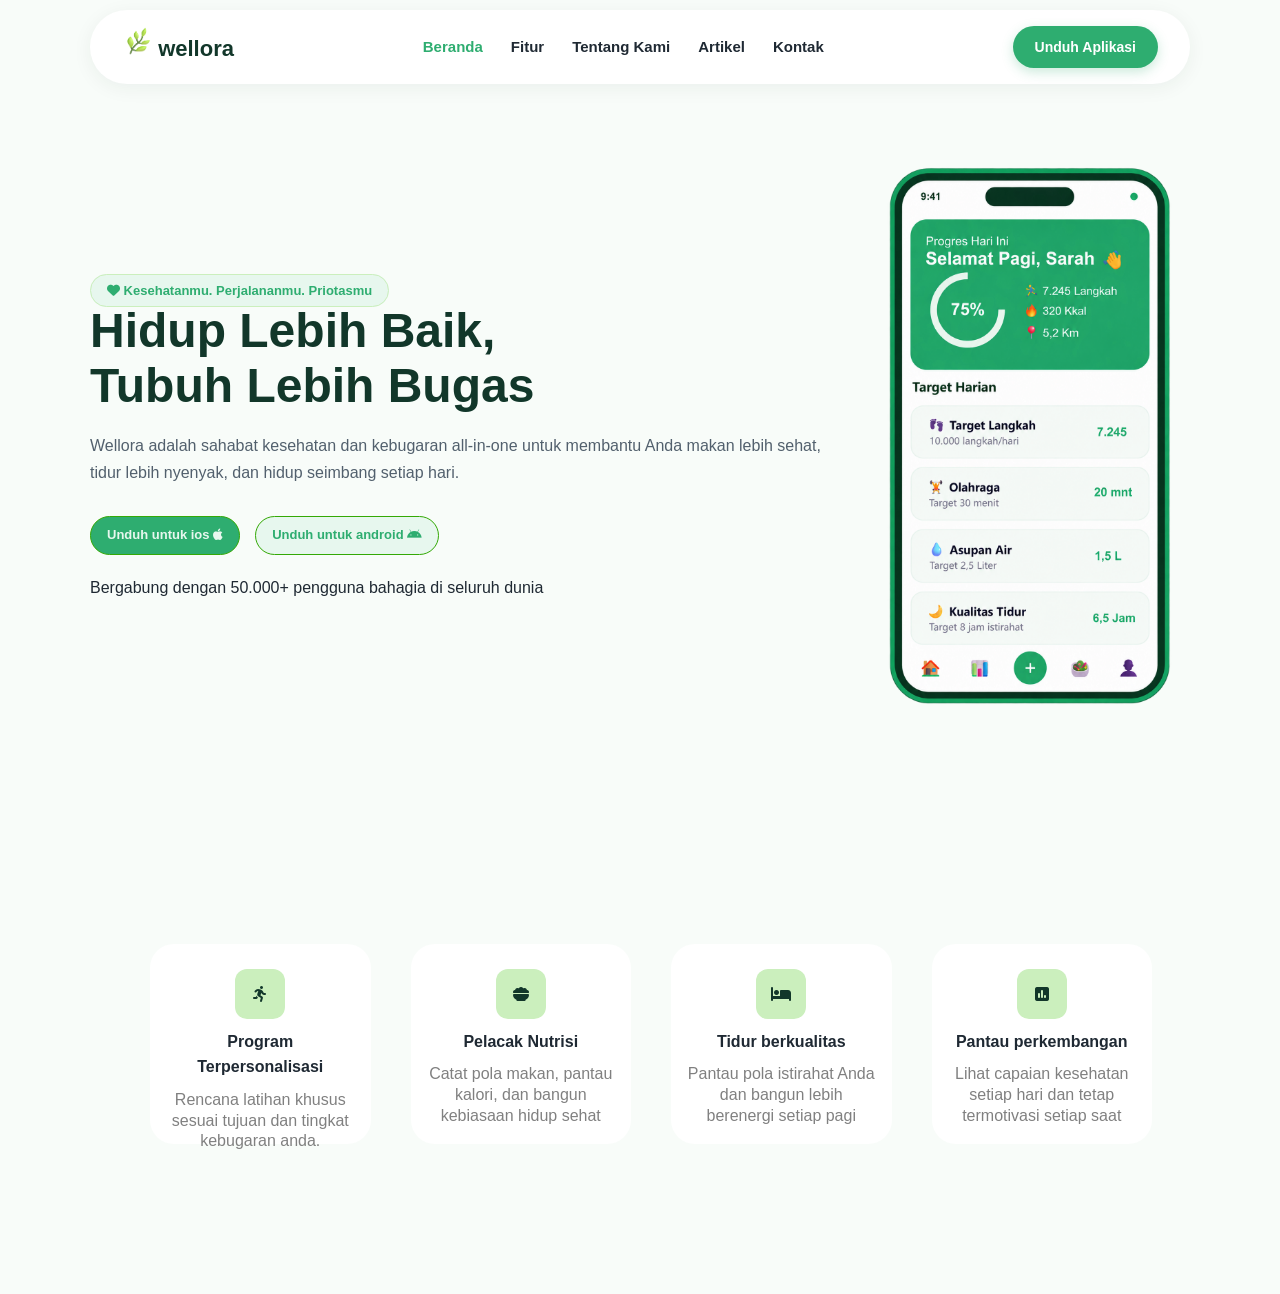
==== index.html @ 433ed8b5 "first commit" ====
<!doctype html>
<html lang="en">
  <head>
    <meta charset="UTF-8" />
    <meta name="viewport" content="width=device-width, initial-scale=1.0" />
    <link rel="stylesheet" href="style.css" />

    <!-- Font Awesome Icon Library -->
    <link
      rel="stylesheet"
      href="https://cdnjs.cloudflare.com/ajax/libs/font-awesome/6.7.2/css/all.min.css"
    />

    <title>Wellora</title>
  </head>
  <body>
    <!-- Header -->
    <header>
      <!-- Logo -->
      <a href="#" class="nav-logo">
        <span class="nav-logo-icon">
          <img
            src="assets/logo wellora.png"
            alt="wellora"
            width="30px"
            height="30px"
          />
        </span>
        wellora
      </a>

      <!-- Menu -->
      <nav class="nav-menu">
        <a href="#" class="nav-item active">Beranda</a>
        <a href="#" class="nav-item">Fitur</a>
        <a href="#" class="nav-item">Tentang Kami</a>
        <a href="#" class="nav-item">Artikel</a>
        <a href="#" class="nav-item">Kontak</a>
      </nav>

      <!-- Tombol -->
      <div class="nav-button">
        <a href="#" class="btn-unduh">Unduh Aplikasi</a>
      </div>
    </header>

    <!-- Hero -->
    <section class="hero">
      <div class="text-hero">
        <span class="badge-hero"
          ><i class="fa-solid fa-heart"></i> Kesehatanmu. Perjalananmu.
          Priotasmu</span
        >

        <h1 class="judul-hero">
          Hidup Lebih Baik,<br />
          Tubuh Lebih Bugas
        </h1>

        <p class="deskripsi-hero">
          Wellora adalah sahabat kesehatan dan kebugaran all-in-one untuk
          membantu Anda makan lebih sehat, tidur lebih nyenyak, dan hidup
          seimbang setiap hari.
        </p>

        <div class="button-hero">
          <a class="btn-hero-1" href="#"
            >Unduh untuk ios <i class="fa-brands fa-apple"></i>
          </a>
          <a class="btn-hero-2" href="#">Unduh untuk android
            <i class="fa-brands fa-android"></i>
          </a>
        </div>

        <div class="tagline">
          Bergabung dengan 50.000+ pengguna bahagia di seluruh dunia
        </div>
      </div>

      <div class="gambar-hero">
        <img class="gambar" src="assets/mobile.png" alt="mobile app" />
      </div>
    </section>

    <!-- container -->
     <section class="container">
      <div class="box">
        <div class="icon"><i class="fa-solid fa-person-running"></i></div>
        <h4 class="desk-box">Program Terpersonalisasi</h4>
        <p class="p-icon">Rencana latihan khusus sesuai tujuan dan tingkat kebugaran anda.</p>
      </div>

      <div class="box">
        <div class="icon"><i class="fa-solid fa-bowl-food"></i></div>
        <h4 class="desk-box">Pelacak Nutrisi</h4>
        <p class="p-icon">Catat pola makan, pantau kalori, dan bangun kebiasaan hidup sehat</p>
      </div>

      <div class="box">
        <div class="icon"><i class="fa-solid fa-bed"></i></div>
        <h4 class="desk-box">Tidur berkualitas</h4>
        <p class="p-icon">Pantau pola istirahat Anda dan bangun lebih berenergi setiap pagi</p>
      </div>

      <div class="box">
        <div class="icon"><i class="fa-solid fa-square-poll-vertical"></i></div>
        <h4 class="desk-box">Pantau perkembangan</h4>
        <p class="p-icon">Lihat capaian kesehatan setiap hari dan tetap termotivasi setiap saat</p>
      </div>
     </section>
  </body>
</html>
---- style.css ----
/* reset all */
* {
  box-sizing: border-box;
  margin: 0;
  padding: 0;
}

body {
  font-family: "Segoe UI", Tahoma, Geneva, Verdana, sans-serif;
  background-color: #f8fcf9;
  color: #1f2933;
  line-height: 1.6; /* Jarak antar baris */
}

/* header dan navbar */
header {
  width: 90%;
  max-width: 1100px;
  background-color: white;
  border-radius: 40px;
  box-shadow: 0 4px 20px rgba(18, 55, 42, 0.06);
  margin: 10px auto 30px auto;
  padding: 16px 32px;

  display: flex;
  justify-content: space-between;
}

.nav-logo {
  font-size: 22px;
  font-weight: 800;
  color: #12372a;
  text-decoration: none;
}

.nav-menu {
  display: flex;
  align-items: center;
  gap: 28px;
}

.nav-item {
  color: #1f2933;
  text-decoration: none;
  font-weight: 600;
  font-size: 15px;
}

.nav-item:hover,
.nav-item.active {
  color: #2ead70;
  transition: color 0.2s ease;
}

.btn-unduh {
  background-color: #2ead70;
  padding: 10px 22px;
  border-radius: 25px;
  color: white;
  text-decoration: none;
  font-weight: 700;
  font-size: 14px;

  display: flex;
  align-items: center;

  box-shadow: 0 4px 12px rgba(46, 173, 112, 0.25);
}

.btn-unduh:hover {
  background-color: #248c5a;
  transform: translateY(-2px);
  transition: transform 0.2s ease;
}

/* hero section */
.hero {
  width: 90%;
  max-width: 1100px;
  margin: 0 auto;

  display: flex;
  justify-content: space-between;
  align-items: center;
  gap: 40px;

  padding-top: 30px;
  padding-bottom: 60px;
}

/* .gambar-hero {
} */

.gambar {
  width: 100%;
  max-width: 480px;
  height: auto;
}

.badge-hero {
  background-color: #e7f7ee;
  color: #2ead70;
  padding: 8px 16px;
  border: 1px solid #cbefbd;
  border-radius: 20px;
  font-size: 13px;
  font-weight: 700;
  margin-bottom: 18px;
}

.judul-hero {
  font-size: 48px;
  color: #12372a;
  font-weight: 800;
  line-height: 1.15;
  margin-bottom: 20px;
}

.deskripsi-hero {
  font-size: 16px;
  color: #52606d;
  line-height: 1.65;
  margin-bottom: 30px;
}

.button-hero {
  padding-bottom: 20px;

  display: flex;
  gap: 15px;
  align-items: center;
}

.btn-hero-1 {
  color: #e7f7ee;
  background-color: #2ead70;
  padding: 8px 16px;
  border: 1px solid #34a906;
  border-radius: 20px;
  font-size: 13px;
  font-weight: 700;
  text-decoration: none;
}

.btn-hero-1:hover {
  background-color: #e7f7ee;
  color: #2ead70;
  transform: translateY(-3px);
  transition: transform 0.2s ease;
}

.btn-hero-2 {
  color: #2ead70;
  background-color: #e7f7ee;
  padding: 8px 16px;
  border: 1px solid #34a906;
  border-radius: 20px;
  font-size: 13px;
  font-weight: 700;
  text-decoration: none;
}

.btn-hero-2:hover {
  background-color: #2ead70;
  color: #e7f7ee;
  transform: translateY(-3px);
  transition: transform 0.2s ease;
}

.container {
  width: 90%;
  max-width: auto;
  height: 500px;

  display: flex;

  align-items: center;
  gap: 40px;

  padding: 0 0 0 150px;
}

.box {
  width: 600px;
  height: 200px;
  border-radius: 24px;
  background-color: white;
  border: 1px;
  padding-top: 30px;
  /* box-shadow: 0 4px 20px rgba(18, 55, 42, 0.06); */
  display: block;
  text-align: center;

  padding: 15px;
}

.box:hover {
  transform: translateY(-5px);
  transition: transform 0.2s ease;
  box-shadow: 0 4px 20px rgba(11, 32, 25, 0.06);
}

.icon {
  background-color: #cbefbd;
  color: #12372a;
  border: 1px;
  border-radius: 12px;
  width: 50px;
  height: 50px;

  display: flex;
  justify-content: center;
  align-items: center;

  margin: auto;
  margin-top: 10px;
}

.desk-box {
  margin-top: 10px;
  margin-bottom: 10px;
}

.p-icon {
  line-height: 1.3;
  color: gray;
}
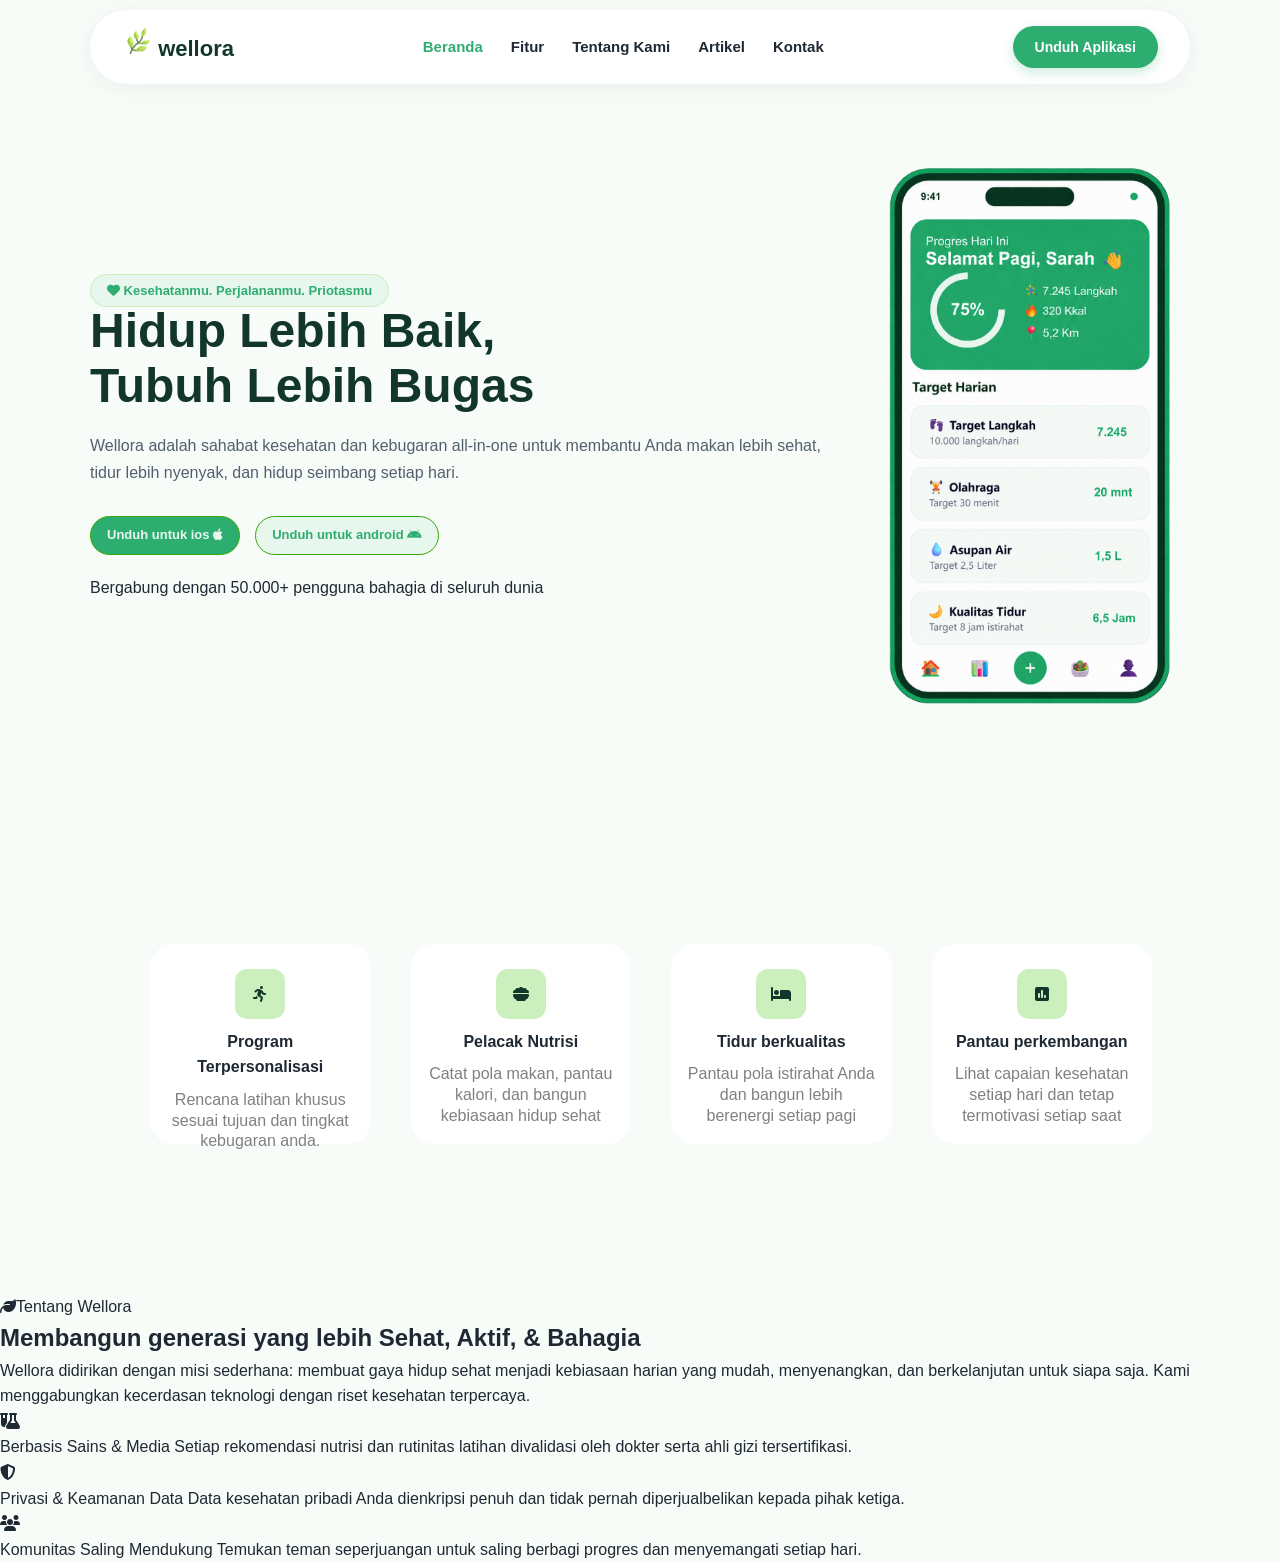
==== commit f4273973: "penambahan section about" ====
--- a/index.html
+++ b/index.html
@@ -67,7 +67,8 @@
           <a class="btn-hero-1" href="#"
             >Unduh untuk ios <i class="fa-brands fa-apple"></i>
           </a>
-          <a class="btn-hero-2" href="#">Unduh untuk android
+          <a class="btn-hero-2" href="#"
+            >Unduh untuk android
             <i class="fa-brands fa-android"></i>
           </a>
         </div>
@@ -83,30 +84,95 @@
     </section>
 
     <!-- container -->
-     <section class="container">
+    <section class="container">
       <div class="box">
         <div class="icon"><i class="fa-solid fa-person-running"></i></div>
         <h4 class="desk-box">Program Terpersonalisasi</h4>
-        <p class="p-icon">Rencana latihan khusus sesuai tujuan dan tingkat kebugaran anda.</p>
+        <p class="p-icon">
+          Rencana latihan khusus sesuai tujuan dan tingkat kebugaran anda.
+        </p>
       </div>
 
       <div class="box">
         <div class="icon"><i class="fa-solid fa-bowl-food"></i></div>
         <h4 class="desk-box">Pelacak Nutrisi</h4>
-        <p class="p-icon">Catat pola makan, pantau kalori, dan bangun kebiasaan hidup sehat</p>
+        <p class="p-icon">
+          Catat pola makan, pantau kalori, dan bangun kebiasaan hidup sehat
+        </p>
       </div>
 
       <div class="box">
         <div class="icon"><i class="fa-solid fa-bed"></i></div>
         <h4 class="desk-box">Tidur berkualitas</h4>
-        <p class="p-icon">Pantau pola istirahat Anda dan bangun lebih berenergi setiap pagi</p>
+        <p class="p-icon">
+          Pantau pola istirahat Anda dan bangun lebih berenergi setiap pagi
+        </p>
       </div>
 
       <div class="box">
         <div class="icon"><i class="fa-solid fa-square-poll-vertical"></i></div>
         <h4 class="desk-box">Pantau perkembangan</h4>
-        <p class="p-icon">Lihat capaian kesehatan setiap hari dan tetap termotivasi setiap saat</p>
+        <p class="p-icon">
+          Lihat capaian kesehatan setiap hari dan tetap termotivasi setiap saat
+        </p>
       </div>
-     </section>
+    </section>
+
+    <!-- About us -->
+    <section class="about">
+      <div class="about-kiri">
+        <span class="about-badge">
+          <i class="fa-solid fa-leaf"></i>Tentang Wellora
+        </span>
+        <h2 class="about-title">
+          Membangun generasi yang lebih Sehat, Aktif, & Bahagia
+        </h2>
+        <p class="about-desc">
+          Wellora didirikan dengan misi sederhana: membuat gaya hidup sehat
+          menjadi kebiasaan harian yang mudah, menyenangkan, dan berkelanjutan
+          untuk siapa saja. Kami menggabungkan kecerdasan teknologi dengan riset
+          kesehatan terpercaya.
+        </p>
+        <div class="about-values">
+          <!-- Value 1 -->
+          <div class="value-item">
+            <div class="value-icon">
+              <i class="fa-solid fa-flask-vial"></i>
+            </div>
+            <div class="value-tesk">
+              Berbasis Sains & Media
+              Setiap rekomendasi nutrisi dan rutinitas
+              latihan divalidasi oleh dokter serta ahli gizi tersertifikasi.
+            </div>
+          </div>
+
+          <!-- Value 2 -->
+          <div class="value-item">
+            <div class="value-icon">
+              <i class="fa-solid fa-shield-halved"></i>
+            </div>
+            <div class="value-tesk">
+              Privasi & Keamanan Data
+              Data kesehatan pribadi Anda dienkripsi
+              penuh dan tidak pernah diperjualbelikan kepada pihak ketiga.
+            </div>
+          </div>
+
+          <!-- Value 3 -->
+          <div class="value-item">
+            <div class="value-icon">
+              <i class="fa-solid fa-users"></i>
+            </div>
+            <div class="value-tesk">
+              Komunitas Saling Mendukung
+              Temukan teman seperjuangan untuk saling
+              berbagi progres dan menyemangati setiap hari.
+            </div>
+          </div>
+        </div>
+      </div>
+
+      <div class="about-kanan"></div>
+    </section>
   </body>
 </html>
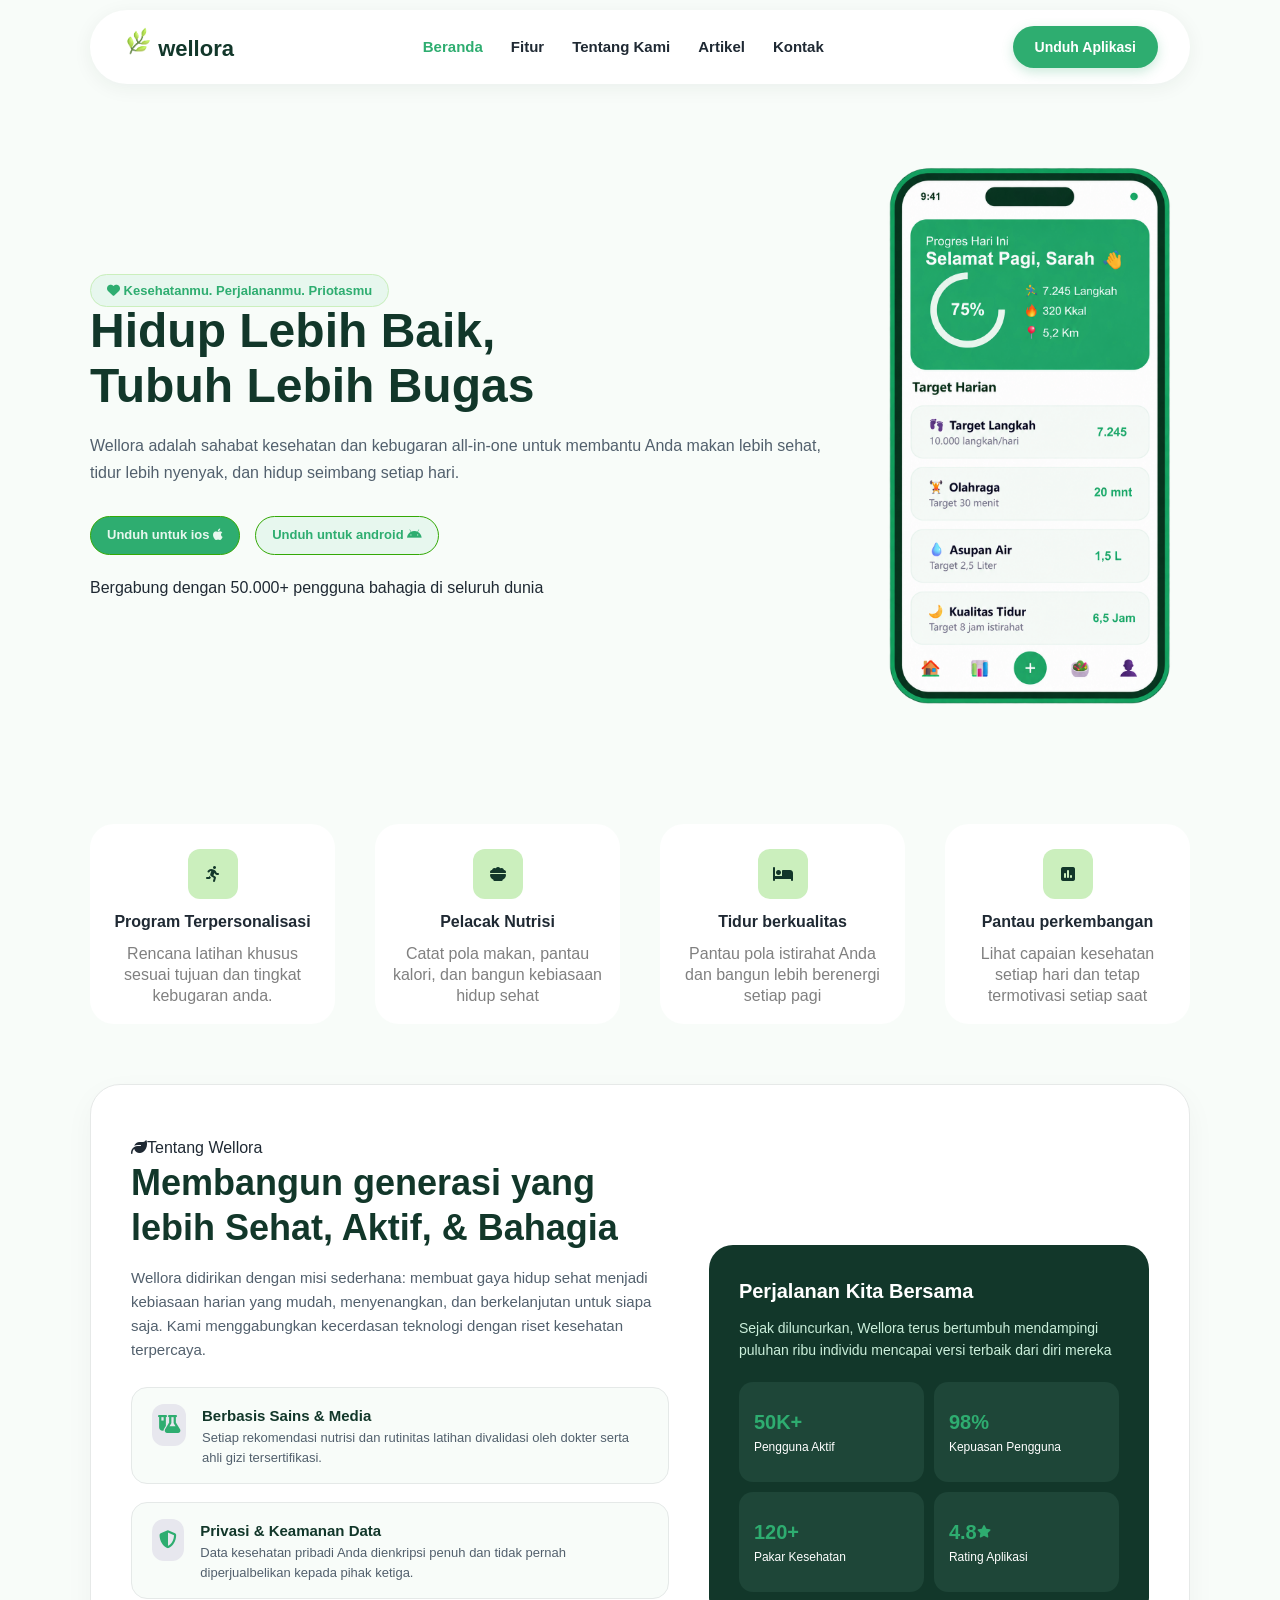
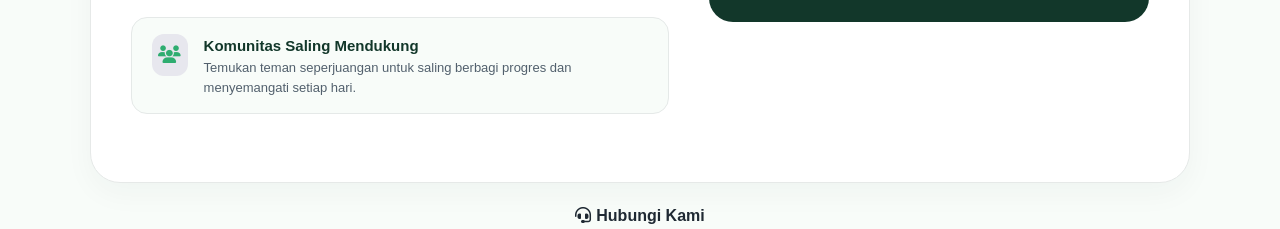
==== commit cd8d2d05: "proses" ====
--- a/index.html
+++ b/index.html
@@ -84,7 +84,7 @@
     </section>
 
     <!-- container -->
-    <section class="container">
+    <section class="card">
       <div class="box">
         <div class="icon"><i class="fa-solid fa-person-running"></i></div>
         <h4 class="desk-box">Program Terpersonalisasi</h4>
@@ -139,10 +139,12 @@
             <div class="value-icon">
               <i class="fa-solid fa-flask-vial"></i>
             </div>
-            <div class="value-tesk">
-              Berbasis Sains & Media
-              Setiap rekomendasi nutrisi dan rutinitas
-              latihan divalidasi oleh dokter serta ahli gizi tersertifikasi.
+            <div class="value-text">
+              <div class="value-title">Berbasis Sains & Media</div>
+              <div class="value-desc">
+                Setiap rekomendasi nutrisi dan rutinitas latihan divalidasi oleh
+                dokter serta ahli gizi tersertifikasi.
+              </div>
             </div>
           </div>
 
@@ -151,10 +153,12 @@
             <div class="value-icon">
               <i class="fa-solid fa-shield-halved"></i>
             </div>
-            <div class="value-tesk">
-              Privasi & Keamanan Data
-              Data kesehatan pribadi Anda dienkripsi
-              penuh dan tidak pernah diperjualbelikan kepada pihak ketiga.
+            <div class="value-text">
+              <div class="value-title">Privasi & Keamanan Data</div>
+              <div class="value-desc">
+                Data kesehatan pribadi Anda dienkripsi penuh dan tidak pernah
+                diperjualbelikan kepada pihak ketiga.
+              </div>
             </div>
           </div>
 
@@ -163,16 +167,55 @@
             <div class="value-icon">
               <i class="fa-solid fa-users"></i>
             </div>
-            <div class="value-tesk">
-              Komunitas Saling Mendukung
-              Temukan teman seperjuangan untuk saling
-              berbagi progres dan menyemangati setiap hari.
-            </div>
-          </div>
-        </div>
-      </div>
-
-      <div class="about-kanan"></div>
+            <div class="value-text">
+              <div class="value-title">Komunitas Saling Mendukung</div>
+              <div class="value-desc">
+                Temukan teman seperjuangan untuk saling berbagi progres dan
+                menyemangati setiap hari.
+              </div>
+            </div>
+          </div>
+        </div>
+      </div>
+
+      <div class="about-kanan">
+        <div class="box-about-kanan">
+          <h2 class="title-about-kanan">Perjalanan Kita Bersama</h2>
+          <p class="desc-about-kanan">
+            Sejak diluncurkan, Wellora terus bertumbuh mendampingi puluhan ribu
+            individu mencapai versi terbaik dari diri mereka
+          </p>
+
+          <div class="card-about-kanan">
+            <div class="card-item">
+              <span class="card-about-kanan-bawah">50K+</span>
+              <span class="deskrip">Pengguna Aktif</span>
+              
+            </div>
+            <div class="card-item">
+              <span class="card-about-kanan-bawah">98%</span>
+              <span class="deskrip">Kepuasan Pengguna</span>
+              
+            </div>
+            <div class="card-item">
+              <span class="card-about-kanan-bawah">120+</span>
+              <span class="deskrip">Pakar Kesehatan</span>
+              
+            </div>
+            <div class="card-item">
+              <span class="card-about-kanan-bawah">4.8<i class="fa-solid fa-star fa-2xs"></i></span>
+              <span class="deskrip">Rating Aplikasi</span>
+              
+            </div>
+          </div>
+        </div>
+      </div>
     </section>
+
+    <!-- Hubungi Kami -->
+     <section class="title-hubungi">
+       <h4><i class="fa-solid fa-headset" id="logo"></i>Hubungi Kami</h4>
+     </section>
+    
   </body>
 </html>
--- a/style.css
+++ b/style.css
@@ -74,7 +74,9 @@
 }
 
 /* hero section */
-.hero {
+.hero,
+.about,
+.card {
   width: 90%;
   max-width: 1100px;
   margin: 0 auto;
@@ -167,7 +169,9 @@
   transition: transform 0.2s ease;
 }
 
-.container {
+/* card */
+
+/* .card {
   width: 90%;
   max-width: auto;
   height: 500px;
@@ -178,7 +182,7 @@
   gap: 40px;
 
   padding: 0 0 0 150px;
-}
+} */
 
 .box {
   width: 600px;
@@ -225,3 +229,135 @@
   line-height: 1.3;
   color: gray;
 }
+
+/* about */
+.about {
+  background-color: white;
+  border-radius: 30px;
+  box-shadow: 0 10px 30px rgba(18, 55, 42, 0.04);
+  border: 1px solid #e6e9e8;
+
+  padding: 50px 40px;
+}
+
+.about-kiri {
+  display: flex;
+  flex: 1.1;
+  flex-direction: column;
+}
+
+.about-title {
+  font-size: 36px;
+  color: #12372a;
+  font-weight: 800;
+  line-height: 1.25;
+  margin-bottom: 16px;
+}
+
+.about-desc {
+  font-size: 15px;
+  color: #52606d;
+  line-height: 1.6;
+  margin-bottom: 25px;
+}
+
+.value-item {
+  display: flex;
+  gap: 16px;
+  background-color: #f8fcf9;
+  padding: 16px 20px;
+  border-radius: 16px;
+  border: 1px solid #e5e9e8;
+  margin-bottom: 18px;
+}
+
+.value-icon {
+  font-size: 18px;
+  border-radius: 12px;
+  background-color: #e7e7ee;
+  color: #2ead70;
+  width: 42px;
+  height: 42px;
+
+  display: flex;
+  align-items: center;
+  justify-content: center;
+}
+
+.value-title {
+  font-weight: 700;
+  font-size: 15px;
+  color: #12372a;
+}
+
+.value-desc {
+  font-size: 13px;
+  color: #52606d;
+  line-height: 1.5;
+}
+
+.about-kanan {
+  display: flex;
+  flex: 0.9;
+  flex-direction: column;
+}
+
+.box-about-kanan {
+  background-color: #12372a;
+  color: white;
+  padding: 30px;
+  border-radius: 24px;
+  box-shadow: 0, 10px, 25px, rgba(18, 55, 42, 0.15);
+}
+
+.title-about-kanan {
+  font-size: 20px;
+  font-weight: 800;
+  color: white;
+}
+
+.desc-about-kanan {
+  font-size: 14px;
+  color: #cbefdb;
+  margin-top: 10px;
+  margin-bottom: 20px;
+}
+
+.card-about-kanan {
+  display: flex;
+  flex-wrap: wrap;
+  gap: 10px;
+}
+
+.card-item {
+  background-color: #1e4638;
+  width: 185px;
+  height: 100px;
+  font-size: 10px;
+  border-radius: 14px;
+  display: flex;
+  flex-direction: column;
+  justify-content: center;
+  align-items: start;
+  padding-left: 15px;
+}
+
+.card-about-kanan-bawah {
+  color: #2ead70;
+  /* background-color: wheat; */
+  font-size: 20px;
+  font-weight: 900;
+}
+
+.deskrip {
+  font-size: 12px;
+}
+
+#logo {
+  margin-right: 5px;
+}
+
+.title-hubungi {
+  margin-top: 20px;
+  text-align: center;
+}
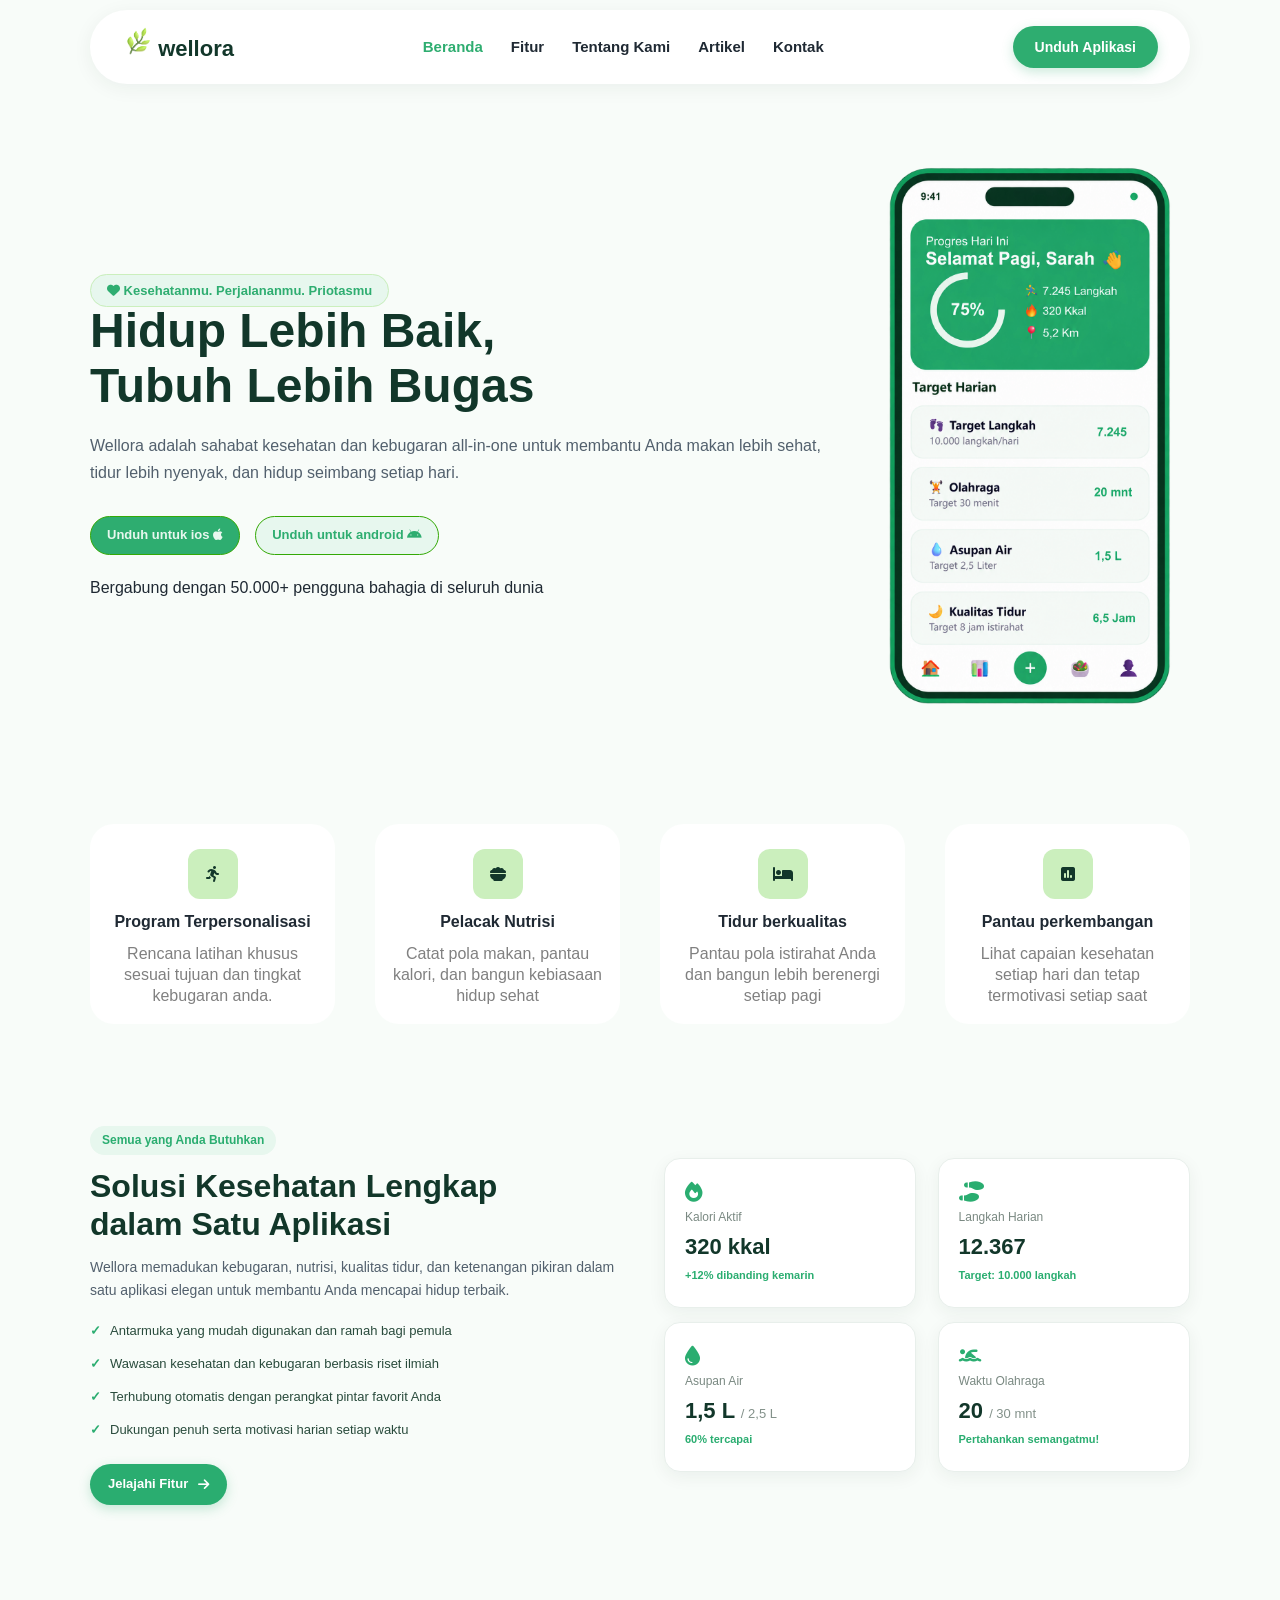
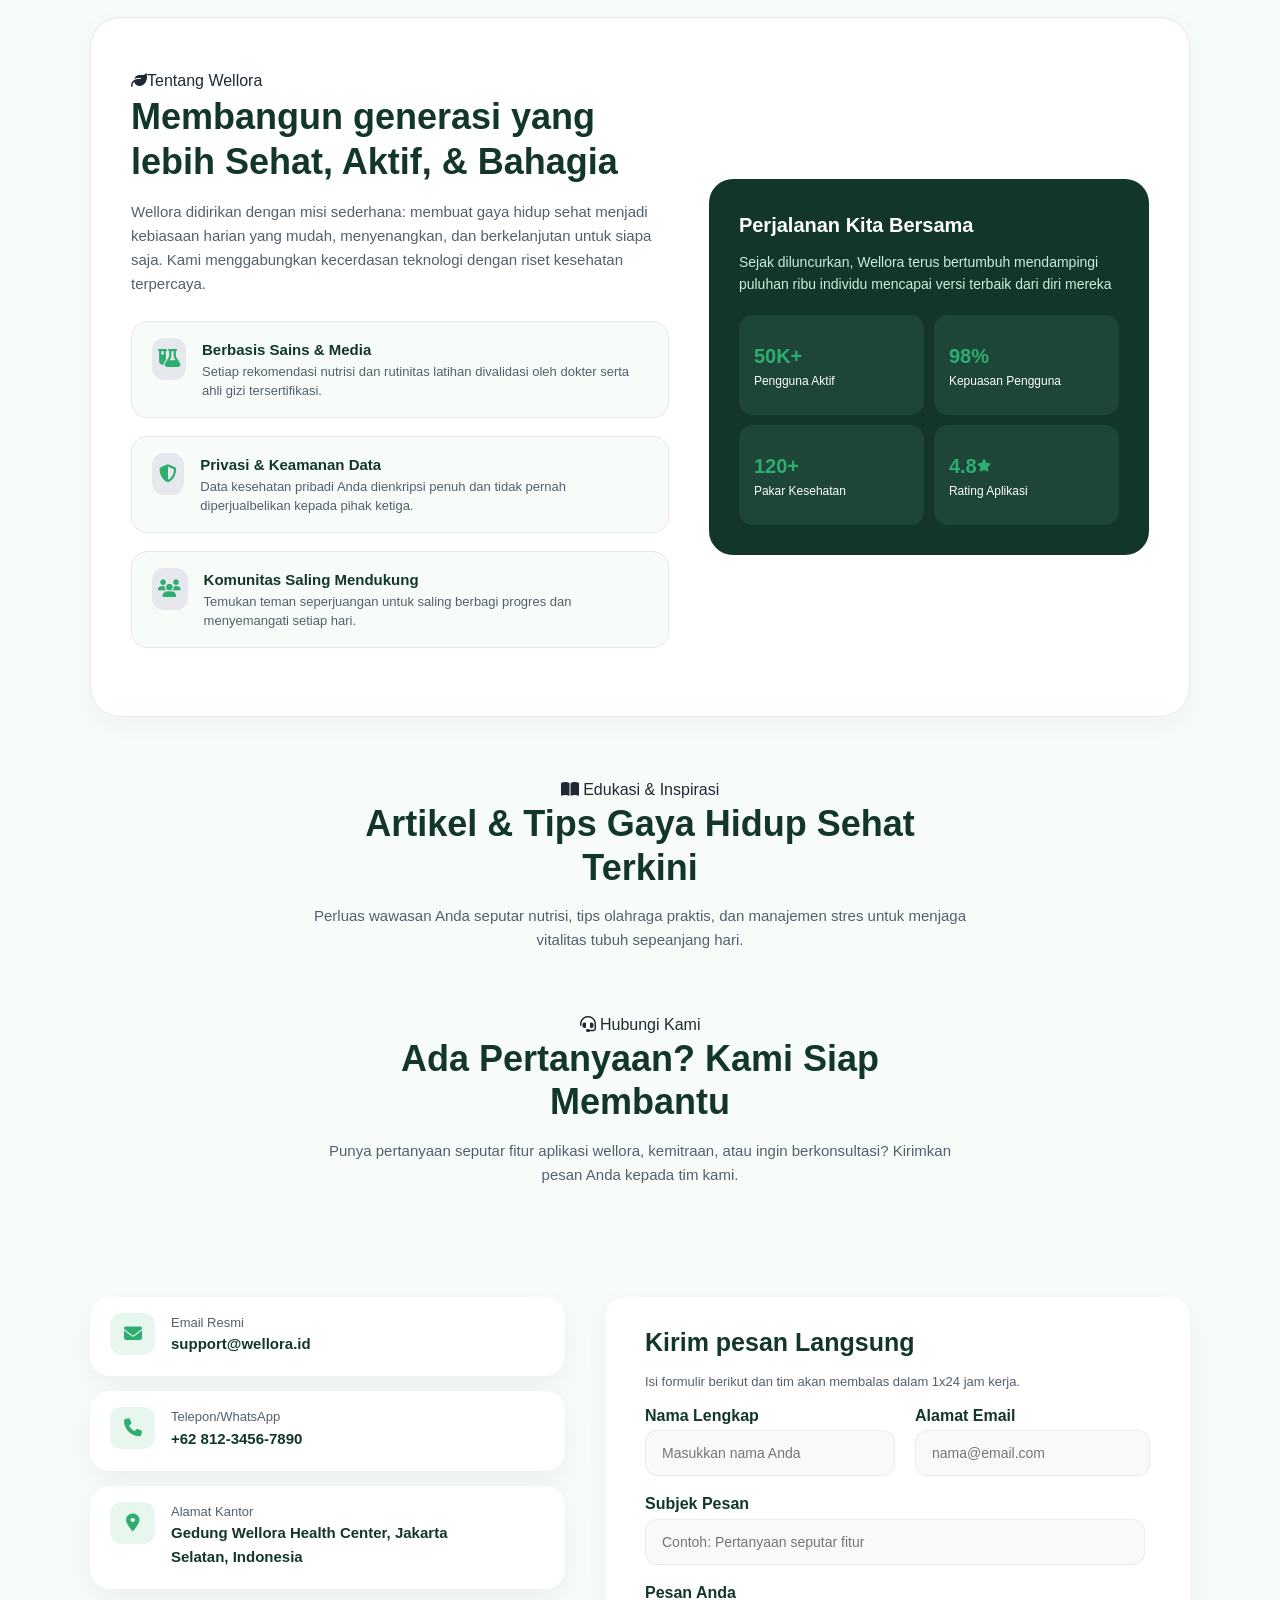
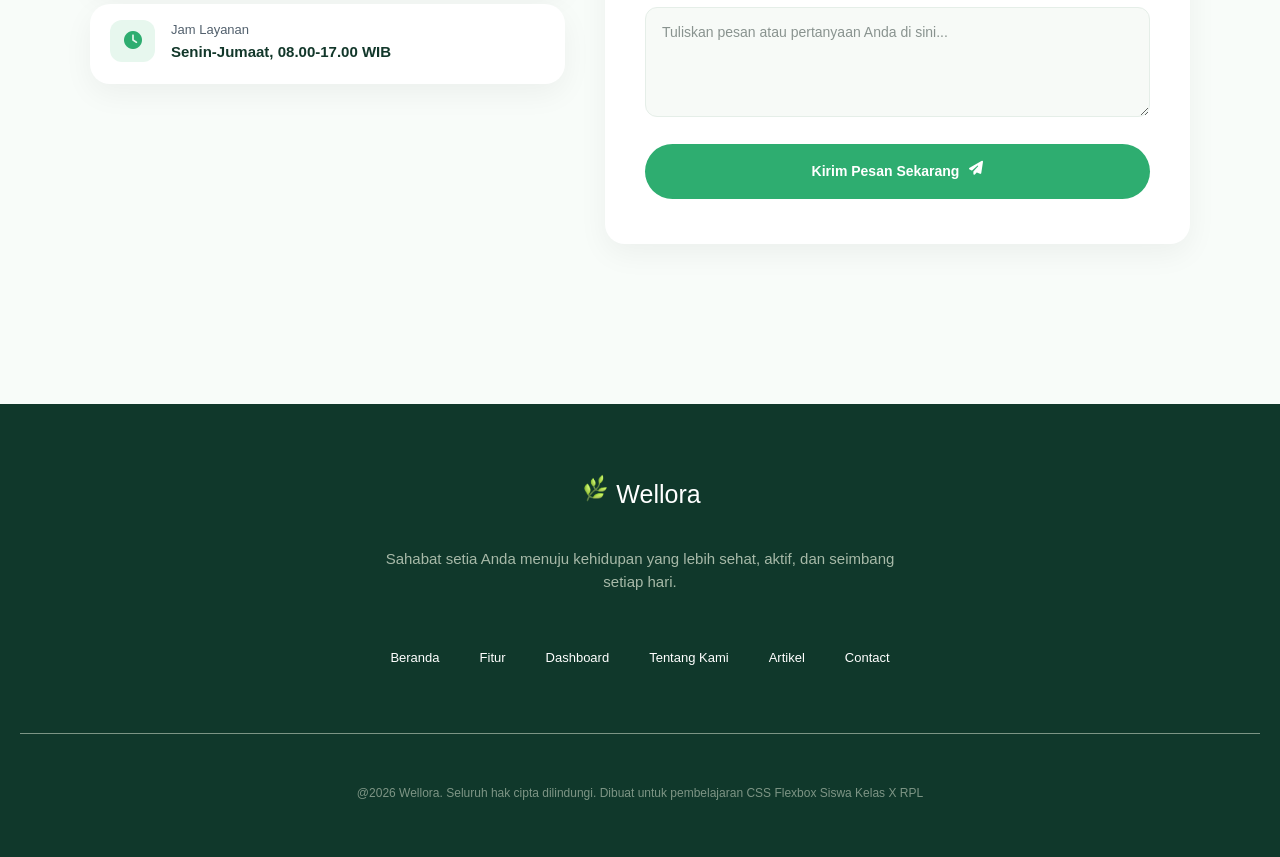
==== commit dd85bbc2: "new update" ====
--- a/index.html
+++ b/index.html
@@ -30,12 +30,12 @@
       </a>
 
       <!-- Menu -->
-      <nav class="nav-menu">
-        <a href="#" class="nav-item active">Beranda</a>
-        <a href="#" class="nav-item">Fitur</a>
-        <a href="#" class="nav-item">Tentang Kami</a>
-        <a href="#" class="nav-item">Artikel</a>
-        <a href="#" class="nav-item">Kontak</a>
+      <nav class="nav-menu" id="beranda">
+        <a href="#beranda" class="nav-item active">Beranda</a>
+        <a href="#feature" class="nav-item">Fitur</a>
+        <a href="#tenkami" class="nav-item">Tentang Kami</a>
+        <a href="#artikel" class="nav-item">Artikel</a>
+        <a href="#contact" class="nav-item">Kontak</a>
       </nav>
 
       <!-- Tombol -->
@@ -118,8 +118,50 @@
       </div>
     </section>
 
+    <!-- Solusi -->
+     <section class="solusi" id="feature">
+        <div class="solusi-copy">
+            <span class="solusi-badge">Semua yang Anda Butuhkan</span>
+            <h2>Solusi Kesehatan Lengkap dalam Satu Aplikasi</h2>
+            <p class="solusi-desc">Wellora memadukan kebugaran, nutrisi, kualitas tidur, dan ketenangan pikiran dalam satu aplikasi elegan untuk membantu Anda mencapai hidup terbaik.</p>
+            <ul class="solusi-list">
+                <li>Antarmuka yang mudah digunakan dan ramah bagi pemula</li>
+                <li>Wawasan kesehatan dan kebugaran berbasis riset ilmiah</li>
+                <li>Terhubung otomatis dengan perangkat pintar favorit Anda</li>
+                <li>Dukungan penuh serta motivasi harian setiap waktu</li>
+            </ul>
+            <a href="#" class="solusi-button">Jelajahi Fitur <i class="fa-solid fa-arrow-right" aria-hidden="true"></i></a>
+        </div>
+        <div class="solusi-grid">
+            <article class="solusi-card">
+                <i class="fa-solid fa-fire"></i>
+                <span class="stat-label">Kalori Aktif</span>
+                <strong>320 kkal</strong>
+                <span class="stat-note">+12% dibanding kemarin</span>
+            </article>
+            <article class="solusi-card">
+                <i class="fa-solid fa-shoe-prints stat-icon" aria-hidden="true"></i>
+                <span class="stat-label">Langkah Harian</span>
+                <strong>12.367</strong>
+                <span class="stat-note">Target: 10.000 langkah</span>
+            </article>
+            <article class="solusi-card">
+                <i class="fa-solid fa-droplet stat-icon" aria-hidden="true"></i>
+                <span class="stat-label">Asupan Air</span>
+                <strong>1,5 L <small>/ 2,5 L</small></strong>
+                <span class="stat-note">60% tercapai</span>
+            </article>
+            <article class="solusi-card">
+                <i class="fa-solid fa-person-swimming stat-icon" aria-hidden="true"></i>
+                <span class="stat-label">Waktu Olahraga</span>
+                <strong>20 <small>/ 30 mnt</small></strong>
+                <span class="stat-note">Pertahankan semangatmu!</span>
+            </article>
+        </div>
+     </section>
+
     <!-- About us -->
-    <section class="about">
+    <section class="about" id="tenkami">
       <div class="about-kiri">
         <span class="about-badge">
           <i class="fa-solid fa-leaf"></i>Tentang Wellora
@@ -212,10 +254,146 @@
       </div>
     </section>
 
-    <!-- Hubungi Kami -->
-     <section class="title-hubungi">
-       <h4><i class="fa-solid fa-headset" id="logo"></i>Hubungi Kami</h4>
+     <!-- Artikel -->
+     <section class="artikel" id="artikel">
+  <div class="containerartikel">
+    <span>
+      <i class="fa-solid fa-book-open"></i> Edukasi & Inspirasi
+    </span>
+    <h1>Artikel & Tips Gaya Hidup Sehat<br>Terkini</h1>
+    <p>Perluas wawasan Anda seputar nutrisi, tips olahraga praktis, dan manajemen stres untuk menjaga<br>vitalitas tubuh sepeanjang hari.</p>
+  </div>
      </section>
+  <!-- hubungi kami -->
+  <section class="hubkami">
+  <div class="containerhub">
+    <span>
+      <i class="fa-solid fa-headset"></i> Hubungi Kami
+    </span>
+    <h1>Ada Pertanyaan? Kami Siap<br>Membantu</h1>
+    <p>Punya pertanyaan seputar fitur aplikasi wellora, kemitraan, atau ingin berkonsultasi? Kirimkan<br>pesan Anda kepada tim kami.</p>
+  </div>
+  </section>
+  <section class="help" id="contact">
+  <div class="line">
+       <div class="linevalues">
+         <div class="lineitem">
+          <div class="lineicon">
+          <i class="fa-solid fa-envelope"></i>
+        </div>
+        <div class="linetext">
+          <div class="linetitle">Email Resmi</div>
+         <div class="linedesc">support@wellora.id</div>
+        </div>
+       </div>
+       <div class="lineitem">
+          <div class="lineicon">
+          <i class="fa-solid fa-phone"></i>
+        </div>
+        <div class="linetext">
+          <div class="linetitle">Telepon/WhatsApp</div>
+         <div class="linedesc">+62 812-3456-7890</div>
+        </div>
+       </div>
+       <div class="lineitem">
+          <div class="lineicon">
+          <i class="fa-solid fa-location-dot"></i>
+        </div>
+        <div class="linetext">
+          <div class="linetitle">Alamat Kantor</div>
+         <div class="linedesc">Gedung Wellora Health Center, Jakarta <br> Selatan, Indonesia</div>
+        </div>
+       </div>
+       <div class="lineitem">
+          <div class="lineicon">
+          <i class="fa-solid fa-clock"></i>
+        </div>
+        <div class="linetext">
+          <div class="linetitle">Jam Layanan</div>
+         <div class="linedesc">Senin-Jumaat, 08.00-17.00 WIB</div>
+        </div>
+       </div>
+      </div>
+
+
+    <div class="kirimepesan">
+      <h1>Kirim pesan Langsung</h1>
+      <p>Isi formulir berikut dan tim akan membalas dalam 1x24 jam kerja.</p>
+      <div class="nama">
+        <div class="namalengkap">
+          <h2>Nama Lengkap</h2>
+          <input type="text" placeholder="Masukkan nama Anda">
+        </div>
+          <div class="alamatemail">
+            <h2>Alamat Email</h2>
+            <input type="email" placeholder="nama@email.com">
+          </div>
+        </div>
+          <div class="subjek">
+            <div class="subjekpesan">
+              <h2>Subjek Pesan</h2>
+              <input type="text" placeholder="Contoh: Pertanyaan seputar fitur">
+            </div>
+            <div class="pesan">
+              <div class="pesananda">
+                <h2>Pesan Anda</h2>
+                <textarea placeholder="Tuliskan pesan atau pertanyaan Anda di sini..."></textarea>
+              </div>
+            </div>
+          </div>
+      
+      <div class="btnpesan">
+        <p>Kirim Pesan Sekarang <i class="fa-solid fa-paper-plane"></i></p>
+      </div>
+    </div>
+  </section>
+
+  <!-- Footer -->
+  <footer>
+    <a href="#">
+     <span>
+      <img src="assets/logo wellora.png" alt="icon wellora" width="30" height="30">
+     </span>
+     Wellora
+    </a>
+    <p>Sahabat setia Anda menuju kehidupan yang lebih sehat, aktif, dan seimbang <br> setiap hari.</p>
+      <nav>
+      <a href="#" class="navfooter">Beranda</a>
+      <a href="#" class="navfooter">Fitur</a>
+      <a href="#" class="navfooter">Dashboard</a>
+      <a href="#" class="navfooter">Tentang Kami</a>
+      <a href="#" class="navfooter">Artikel</a>
+      <a href="#" class="navfooter">Contact</a>
+      </nav>
+      <hr class="hrfooter">
+      <p class="footerp">@2026 Wellora. Seluruh hak cipta dilindungi. Dibuat untuk pembelajaran CSS Flexbox Siswa Kelas X RPL</p>
+  </footer>
     
-  </body>
+
+  <button id="btnBackToTop" class="btn-back-to-top"
+    onclick="keAtasHalaman()">
+    <i class="fa-solid fa-arrow-up"></i>
+  </button>
+
+  <script>
+    // setiap kali user melakukan scroll, jalankan fungsi di dalamnya, funsi ini akan dipanggil berulang-ulang selama pengguna melakukan scroll
+    window.addEventListener('scroll', function() {
+      // getElementByID : Mengambil elemen html yg memiliki ID btnBackToTop
+      const btnTop = document.getElementById('btnBackToTop');
+
+      if (window.scrollY > 300){
+        btnTop.style.display = 'flex';
+      } else {
+        btnTop.style.display = 'none'
+      }
+    })
+
+    function keAtasHalaman(){
+      window.scrollTo({
+        top : 0, behavior: 'smooth'
+        // bergulir halus ke bagian paling atas
+      })
+    }
+  </script>
+</body>
 </html>
--- a/style.css
+++ b/style.css
@@ -1,8 +1,27 @@
+/* BUAT VARIABEL DAN TERAPKAN UNTUK KESELURUHAN */
+
+:root {
+  --warna-hijau-gelap : #12372A;
+  --warna-button : #2EAD70;
+  --warna-text-desc : #52606D;
+  --size-text-desc : 16px;
+  --size-judul : 48px;
+}
+
 /* reset all */
 * {
   box-sizing: border-box;
   margin: 0;
   padding: 0;
+}
+
+html {
+  scroll-behavior: smooth;
+}
+
+/* Memberikan jarak */
+section {
+  scroll-margin-top: 30px;
 }
 
 body {
@@ -29,7 +48,7 @@
 .nav-logo {
   font-size: 22px;
   font-weight: 800;
-  color: #12372a;
+  color: var(--warna-hijau-gelap);
   text-decoration: none;
 }
 
@@ -112,7 +131,7 @@
 
 .judul-hero {
   font-size: 48px;
-  color: #12372a;
+  color: var(--warna-hijau-gelap);
   font-weight: 800;
   line-height: 1.15;
   margin-bottom: 20px;
@@ -120,7 +139,7 @@
 
 .deskripsi-hero {
   font-size: 16px;
-  color: #52606d;
+  color: var(--warna-text-desc);
   line-height: 1.65;
   margin-bottom: 30px;
 }
@@ -184,6 +203,7 @@
   padding: 0 0 0 150px;
 } */
 
+/* Card atau Box */
 .box {
   width: 600px;
   height: 200px;
@@ -206,7 +226,7 @@
 
 .icon {
   background-color: #cbefbd;
-  color: #12372a;
+  color: var(--warna-hijau-gelap);
   border: 1px;
   border-radius: 12px;
   width: 50px;
@@ -228,6 +248,142 @@
 .p-icon {
   line-height: 1.3;
   color: gray;
+}
+
+/* Solusi */
+.solusi {
+  display: flex;
+  justify-content: space-between;
+  align-items: center;
+  gap: 48px;
+  width: 90%;
+  max-width: 1100px;
+  margin: 0 auto 70px;
+  padding: 42px 0;
+}
+
+.solusi-copy {
+  width: 48%;
+}
+
+.solusi-badge {
+  display: inline-block;
+  margin-bottom: 12px;
+  padding: 5px 12px;
+  border-radius: 20px;
+  background: #e7f7ee;
+  color: #2aad70;
+  font-size: 12px;
+  font-weight: 700;
+}
+
+.solusi-copy h2 {
+  max-width: 480px;
+  margin-bottom: 12px;
+  color: var(--warna-hijau-gelap);
+  font-size: 32px;
+  line-height: 1.2;
+}
+
+.solusi-desc {
+  margin-bottom: 18px;
+  color: var(--warna-text-desc);
+  font-size: 14px;
+  line-height: 1.7;
+}
+
+.solusi-list {
+  display: flex;
+  flex-direction: column;
+  gap: 12px;
+  margin-bottom: 24px;
+  padding: 0;
+  color: #294b3c;
+  font-size: 13px;
+  list-style: none;
+}
+
+.solusi-list li::before {
+  content: "✓";
+  margin-right: 9px;
+  color: #2aad70;
+  font-weight: 800;
+}
+
+.solusi-button {
+  display: inline-flex;
+  align-items: center;
+  gap: 10px;
+  padding: 10px 18px;
+  border-radius: 24px;
+  background: #2aad70;
+  box-shadow: 0 4px 12px rgba(46, 173, 112, 0.25);
+  color: #fff;
+  font-size: 13px;
+  font-weight: 700;
+  text-decoration: none;
+  transition:
+    background-color 0.2s ease,
+    transform 0.2s ease;
+}
+
+.solusi-button:hover {
+  transform: translateY(-2px);
+  background: #248c5a;
+}
+
+.solusi-grid {
+  display: flex;
+  flex-wrap: wrap;
+  justify-content: space-between;
+  gap: 14px;
+  width: 48%;
+}
+
+.solusi-card {
+  display: flex;
+  min-height: 150px;
+  flex-direction: column;
+  align-items: flex-start;
+  justify-content: center;
+  gap: 6px;
+  padding: 20px;
+  border: 1px solid #e8efeb;
+  border-radius: 16px;
+  background: #fff;
+  box-shadow: 0 5px 18px rgba(18, 55, 42, 0.06);
+  width: 48%;
+  color: #7a8982;
+  font-size: 12px;
+  transition: transform 0.2s ease;
+}
+
+.solusi-card i {
+  color: #2aad70;
+  font-size: 20px;
+}
+
+.solusi-card strong {
+  color: var(--warna-hijau-gelap);
+  font-size: 22px;
+  line-height: 1.25;
+}
+
+.solusi-card strong small {
+  color: #83918a;
+  font-size: 13px;
+  font-weight: 500;
+}
+
+.solusi-card strong + span {
+  color: #2aad70;
+  font-size: 11px;
+  font-weight: 600;
+}
+.solusi-card:hover {
+  background-color: #ffffff;
+  transform: translateY(-4px);
+  box-shadow: 0 10px 24px rgba(18, 55, 42, 0.12);
 }
 
 /* about */
@@ -248,7 +404,7 @@
 
 .about-title {
   font-size: 36px;
-  color: #12372a;
+  color: var(--warna-hijau-gelap);
   font-weight: 800;
   line-height: 1.25;
   margin-bottom: 16px;
@@ -256,7 +412,7 @@
 
 .about-desc {
   font-size: 15px;
-  color: #52606d;
+  color: var(--warna-text-desc);
   line-height: 1.6;
   margin-bottom: 25px;
 }
@@ -287,12 +443,12 @@
 .value-title {
   font-weight: 700;
   font-size: 15px;
-  color: #12372a;
+  color: var(--warna-hijau-gelap);
 }
 
 .value-desc {
   font-size: 13px;
-  color: #52606d;
+  color: var(--warna-text-desc);
   line-height: 1.5;
 }
 
@@ -303,7 +459,7 @@
 }
 
 .box-about-kanan {
-  background-color: #12372a;
+  background-color: var(--warna-hijau-gelap);
   color: white;
   padding: 30px;
   border-radius: 24px;
@@ -361,3 +517,358 @@
   margin-top: 20px;
   text-align: center;
 }
+
+/* hubungi kami */
+
+.hubkami {
+  width: 90%;
+  max-width: 1100px;
+  margin: 10px auto 30px auto;
+  text-align: center;
+  display: flex;
+  align-items: center;
+  justify-content: center;
+  margin-top: 60px;
+  margin-bottom: 60px;
+}
+
+.hubkami span {
+  font-weight: 150px;
+}
+
+.hubkami h1 {
+  font-size: 36px;
+  color: var(--warna-hijau-gelap);
+  line-height: 1.2;
+  font-weight: 800;
+  margin-bottom: 15px;
+}
+
+.hubkami p {
+  font-size: 15px;
+  color: var(--warna-text-desc);
+  font-weight: 150px;
+  line-height: 1.6;
+} 
+
+/* help */
+.linevalues {
+  display: flex;
+  flex-direction: column;
+  gap: 15px;
+  width: 100%;
+  max-width: 500px;
+}
+
+.lineitem {
+  display: flex;
+  gap: 16px;
+  background-color: white;
+  padding: 16px 20px;
+  border-radius: 20px;
+  box-shadow: 0 10px 30px rgba(0, 0, 0, 0.05);
+  align-items: flex-start;
+}
+
+.lineicon {
+  font-size: 18px;
+  border-radius: 12px;
+  background-color: #E7F7EE;
+  color: #2ead70;
+  width: 45px;
+  height: 42px;
+  display: flex;
+  align-items: center;
+  justify-content: center;
+  flex-shrink: 0;
+}
+
+.linetitle {
+    font-size: 13px;
+  color: var(--warna-text-desc);
+  line-height: 1.5;
+}
+
+.linedesc {
+  font-weight: 800;
+  font-size: 15px;
+  color: var(--warna-hijau-gelap);
+  margin-bottom: 4px;
+}
+
+.kirimepesan {
+  width: 1000px;
+  gap: 16px;
+  background-color: white;
+  padding: 30px 40px;
+  border-radius: 20px;
+  box-shadow: 0 10px 30px rgba(0, 0, 0, 0.05);
+}
+
+.kirimepesan h1 {
+  font-size: 25px;
+  color: var(--warna-hijau-gelap);
+  line-height: 1.2;
+  font-weight: 800;
+  margin-bottom: 15px;
+}
+
+.kirimepesan p {
+  font-size: 13px;
+  color: var(--warna-text-desc);
+  line-height: 1.5;
+  margin-bottom: 15px;
+}
+
+.nama {
+  display: flex;
+  gap: 20px;
+}
+
+.namalengkap h2 {
+  font-size: 16px;
+  color: var(--warna-hijau-gelap);
+  line-height: 1.2;
+  font-weight: 800;
+  margin-bottom: 5px;
+}
+
+.alamatemail h2 {
+  font-size: 16px;
+  color: var(--warna-hijau-gelap);
+  line-height: 1.2;
+  font-weight: 800;
+  margin-bottom: 5px;
+}
+
+.namalengkap input {
+    padding: 14px 16px;
+    margin-bottom: 18px;
+    border: 1px solid #e5eee8;
+    border-radius: 12px;
+    background-color: #f7faf7;
+    font-family: Arial, sans-serif;
+    font-size: 14px;
+    box-sizing: border-box;
+    width: 250px;
+}
+
+textarea {
+    height: 110px;
+}
+
+label {
+    display: block;
+    margin-bottom: 10px;
+    font-weight: bold;
+    color: #25483d;
+}
+
+.alamatemail input {
+     padding: 14px 16px;
+    margin-bottom: 18px;
+    border: 1px solid #e5eee8;
+    border-radius: 12px;
+    background-color: #f7faf7;
+    font-family: Arial, sans-serif;
+    font-size: 14px;
+    box-sizing: border-box;
+    width: 235px;
+}
+
+.subjek {
+  display: flex;
+  flex-direction: column;
+}
+
+.subjekpesan h2 {
+  font-size: 16px;
+  color: var(--warna-hijau-gelap);
+  line-height: 1.2;
+  font-weight: 800;
+  margin-bottom: 5px;
+}
+
+.subjekpesan input {
+    padding: 14px 16px;
+    margin-bottom: 18px;
+    border: 1px solid #e5eee8;
+    border-radius: 12px;
+    background-color: #f7faf7;
+    font-family: Arial, sans-serif;
+    font-size: 14px;
+    box-sizing: border-box;
+    width: 500px;
+}
+
+.pesananda h2 {
+  font-size: 16px;
+  color: var(--warna-hijau-gelap);
+  line-height: 1.2;
+  font-weight: 800;
+  margin-bottom: 5px;
+}
+
+textarea {
+    width: 100%;
+    height: 110px;
+    padding: 16px;
+    box-sizing: border-box;
+    border: 1px solid #e5eee8;
+    border-radius: 12px;
+    background-color: #f7faf7;
+    font-family: Arial, sans-serif;
+    font-size: 14px;
+    color: #25483d;
+    resize: vertical;
+    outline: none;
+}
+
+textarea::placeholder {
+    color: #89938f;
+}
+
+.btnpesan {
+  margin-top: 20px;
+  background-color: #2ead70;
+  text-align: center;
+  border-radius: 30px;
+}
+
+.btnpesan:hover {
+  background-color: #248c5a;
+  transform: translateY(-2px);
+  transition: transform 0.2s ease;
+}
+
+
+.btnpesan p {
+  color: white;
+  border-radius: 25px;
+  padding: 17px 30px;
+  border: none;
+  font-weight: 700;
+  font-size: 14px;
+  display: flex;
+  justify-content: center;
+  gap: 10px;
+}
+
+.line {
+  width: 90%;
+  max-width: 1100px;
+  margin: 0 auto;
+
+  display: flex;
+  justify-content: space-between;
+  gap: 40px;
+  padding-top: 50px;
+  padding-bottom: 60px;
+}
+
+footer {
+  margin-top: 100px;
+    width: 100%;
+    min-height: 310px;
+    background-color: #10382B;
+    box-sizing: border-box;
+    padding: 40px 20px;
+    text-align: center;
+    line-height: 100px;
+}
+
+footer a{
+  color: white;
+  text-decoration: none;
+  font-size: 25px;
+  font-weight: 500;
+}
+
+footer p {
+  font-size: 15px;
+  color: #A7B9A8;
+  line-height: 1.5;
+  margin-bottom: 15px;
+}
+
+footer nav {
+  display: flex;
+  justify-content: center;
+  gap: 40px;
+}
+
+.navfooter  {
+  font-size: 13px;
+}
+
+.footerp {
+  color: #a7b9a8b8;
+  font-size: 12px;
+  margin-top: 50px;
+}
+
+.hrfooter {
+    border: none;
+    height: 1px;
+    background-color: #a7b9a8b8;
+    margin: 25px 0;
+}
+
+/* artikel */
+.artikel {
+  width: 90%;
+  max-width: 1100px;
+  margin: 10px auto 30px auto;
+  text-align: center;
+  display: flex;
+  align-items: center;
+  justify-content: center;
+  margin-top: 60px;
+  margin-bottom: 60px;
+}
+
+.artikel span {
+  font-weight: 150px;
+}
+
+.artikel h1 {
+  font-size: 36px;
+  color: var(--warna-hijau-gelap);
+  line-height: 1.2;
+  font-weight: 800;
+  margin-bottom: 15px;
+}
+
+.artikel p {
+  font-size: 15px;
+  color: var(--warna-text-desc);
+  font-weight: 150px;
+  line-height: 1.6;
+}
+
+/* tombol biar ke atas */
+.btn-back-to-top {
+  position: fixed;
+  bottom: 30px;
+  right: 30px;
+  width: 48px;
+  height: 48px;
+  background-color: #2ead70;
+  color: #ffffff;
+  border: none;
+  border-radius: 50%;
+  align-items: center;
+  justify-content: center;
+  font-size: 18px;
+  cursor: pointer;
+  box-shadow: 0 6px 18px rgba(46, 173, 112, 0.4);
+  z-index: 999;
+  /* z-index mengatur tumpukan atau layer, jika value nya tinggi maka posisi berada di paling atas */
+  transition: all 0.2s ease;
+  display: none;
+}
+
+.btn-back-to-top:hover {
+  background-color: var(--warna-hijau-gelap);
+  transform: translateY(-3px);
+}
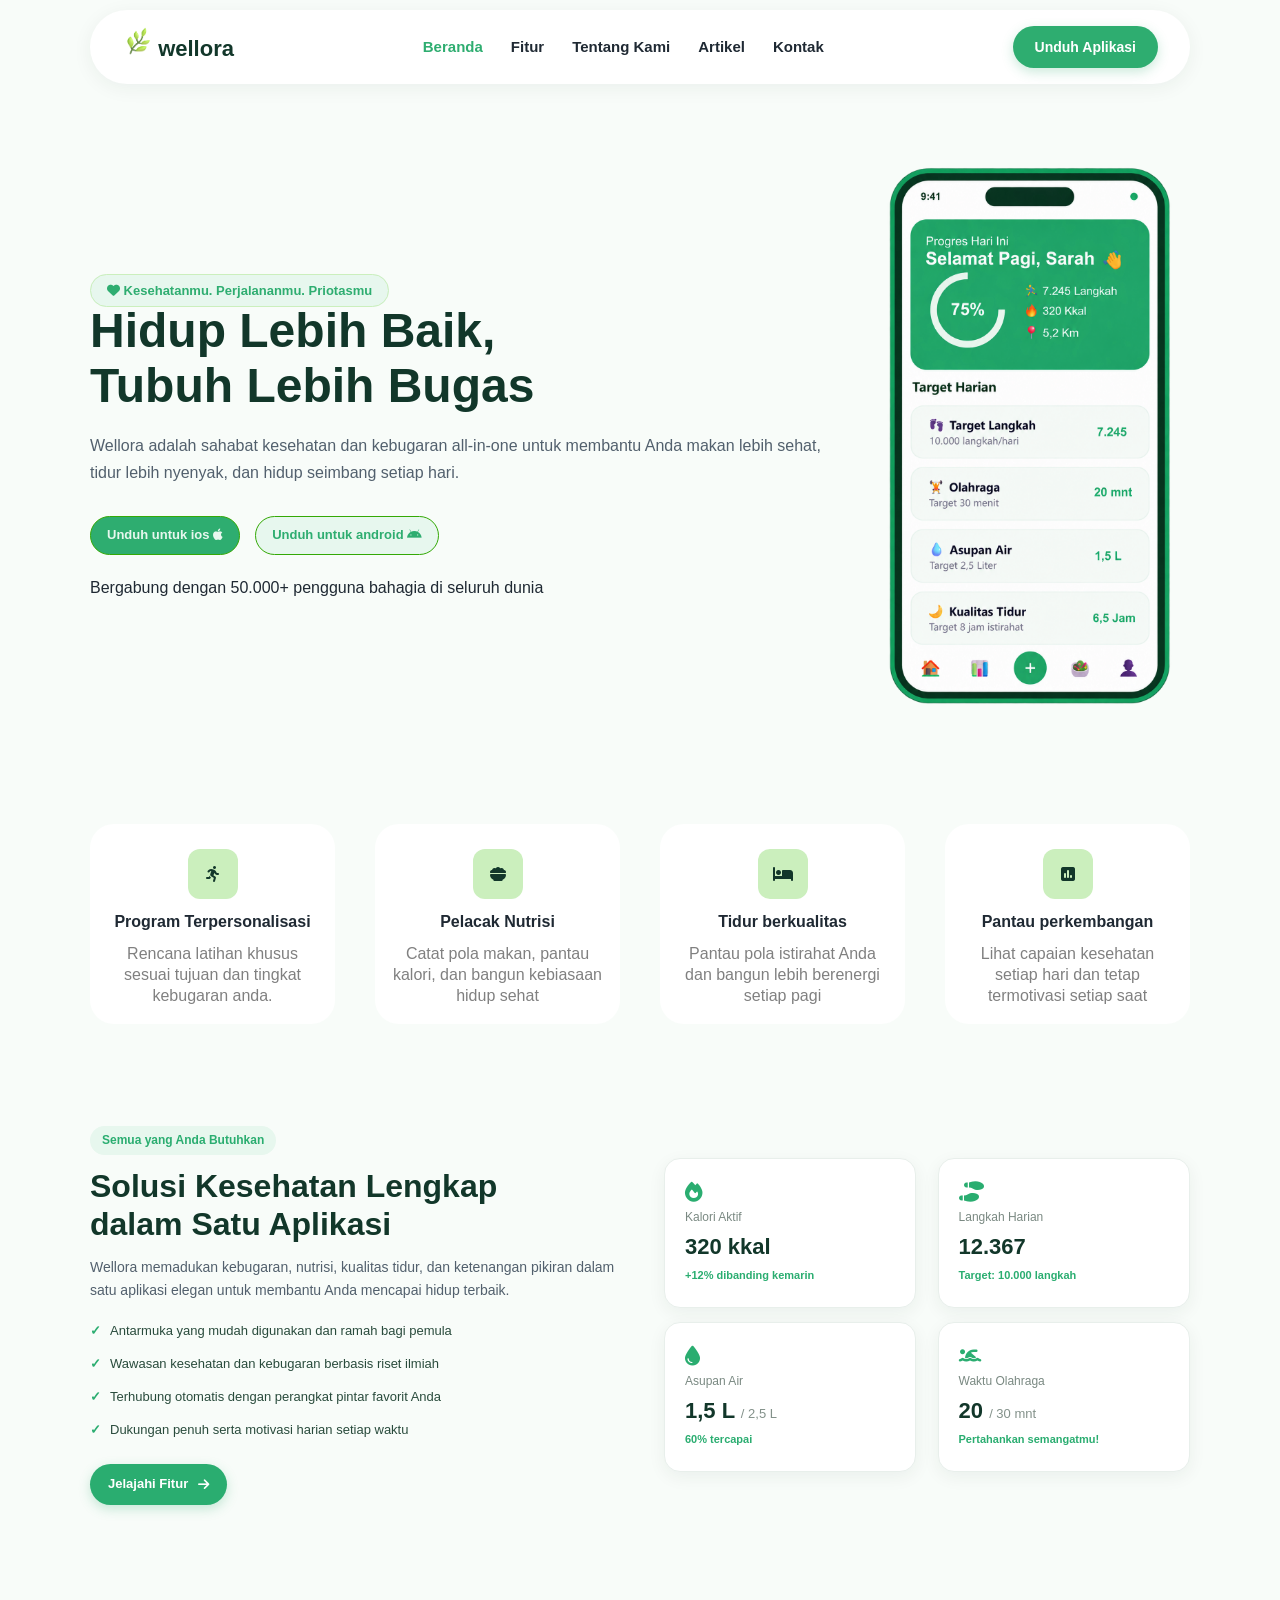
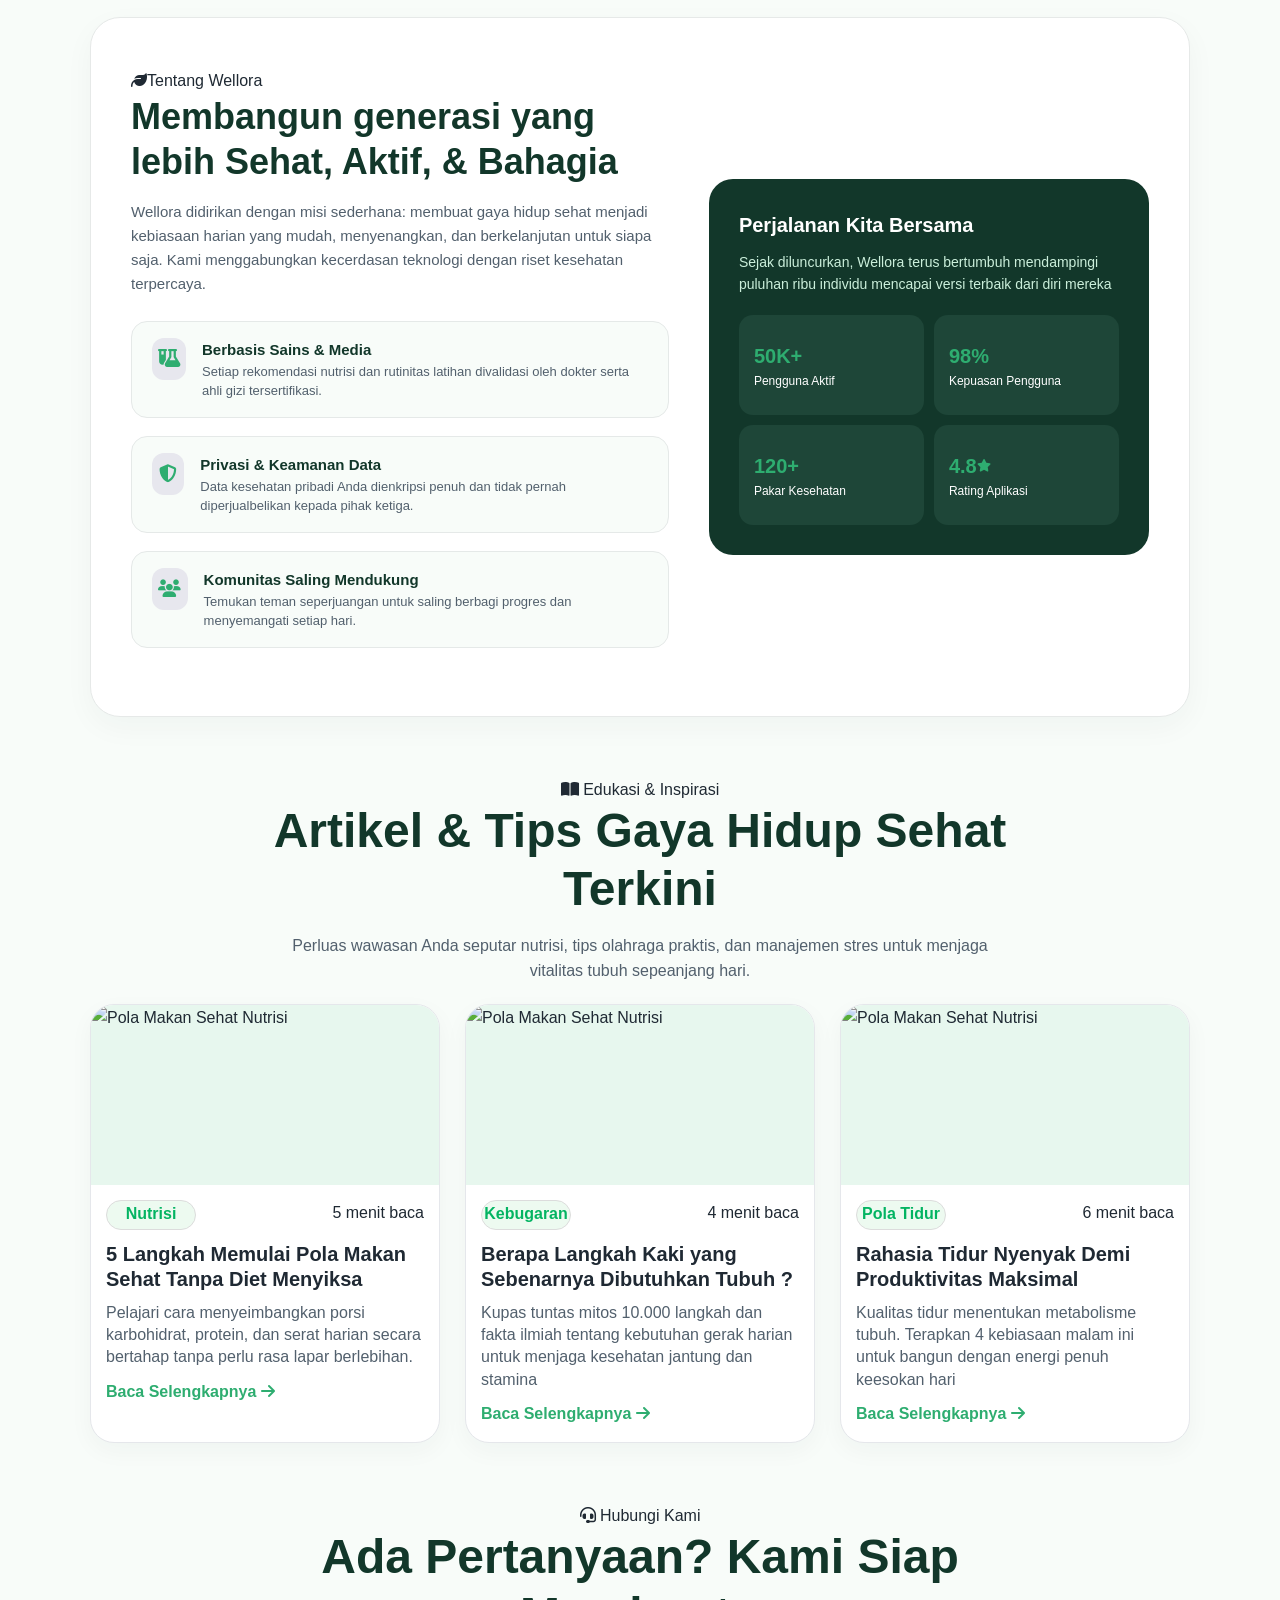
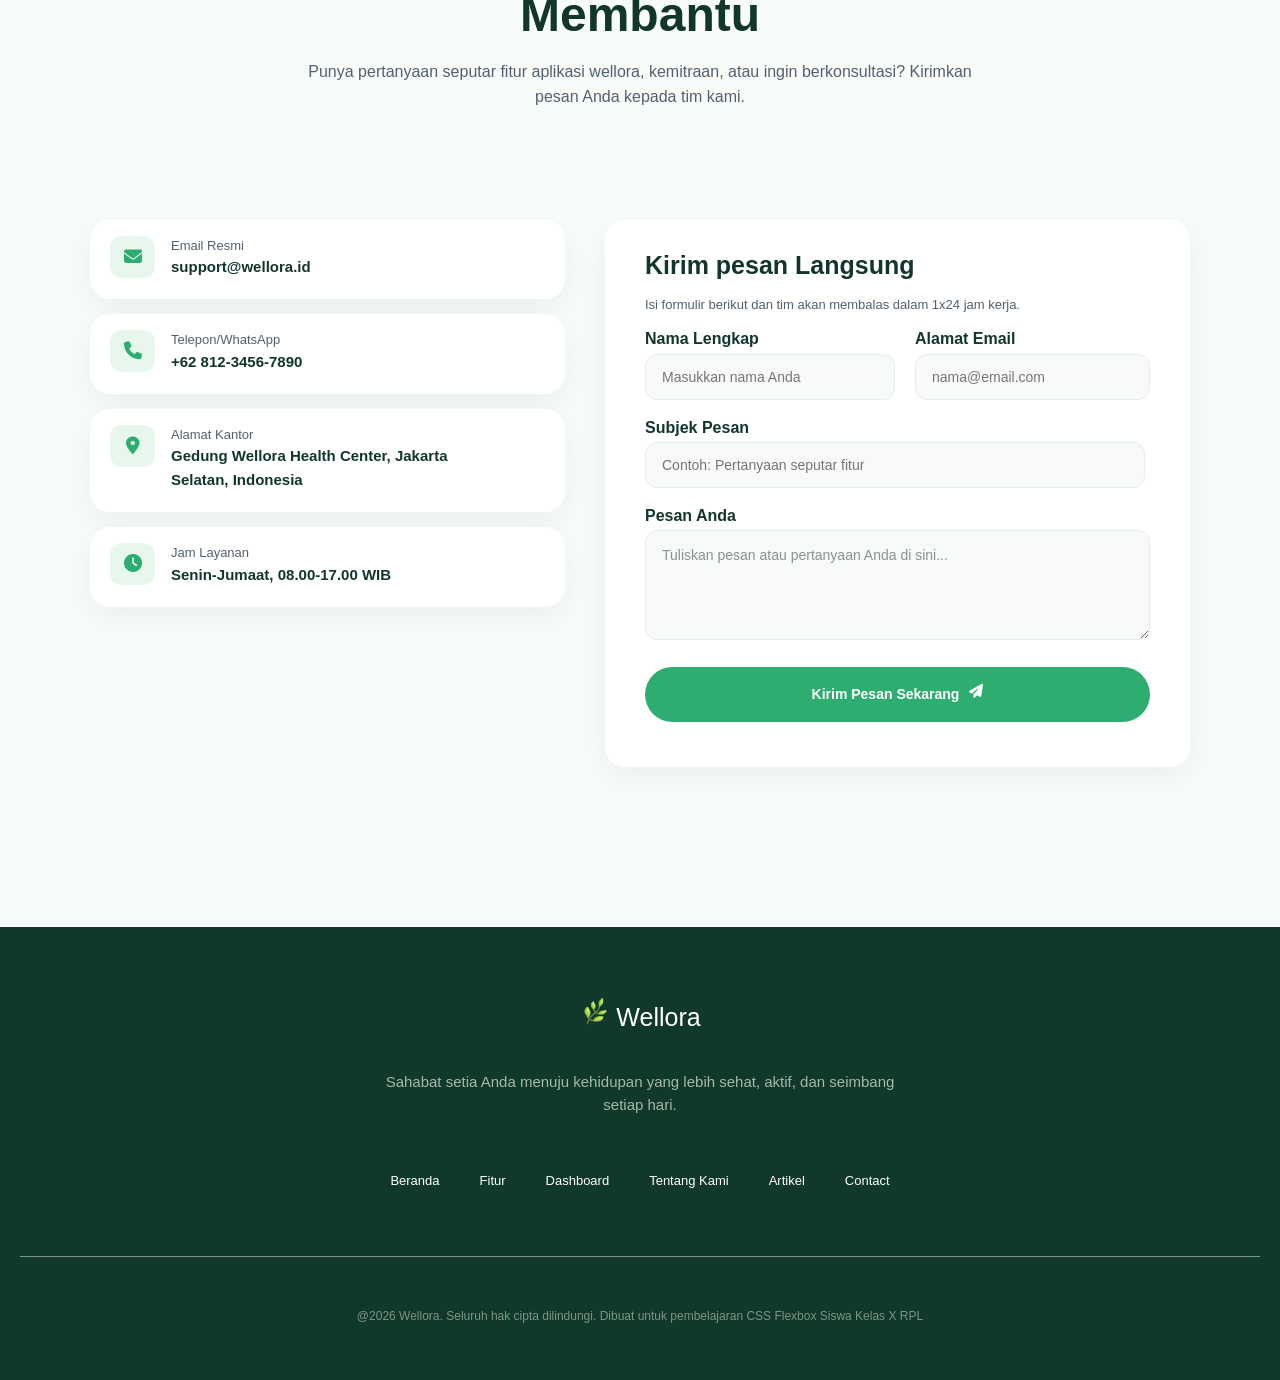
==== commit 6a63db5b: "udh mentok" ====
--- a/index.html
+++ b/index.html
@@ -4,6 +4,7 @@
     <meta charset="UTF-8" />
     <meta name="viewport" content="width=device-width, initial-scale=1.0" />
     <link rel="stylesheet" href="style.css" />
+    <link rel="shortcut icon" href="assets/logo wellora.png" type="image/x-icon">
 
     <!-- Font Awesome Icon Library -->
     <link
@@ -255,17 +256,95 @@
     </section>
 
      <!-- Artikel -->
-     <section class="artikel" id="artikel">
-  <div class="containerartikel">
-    <span>
-      <i class="fa-solid fa-book-open"></i> Edukasi & Inspirasi
-    </span>
-    <h1>Artikel & Tips Gaya Hidup Sehat<br>Terkini</h1>
-    <p>Perluas wawasan Anda seputar nutrisi, tips olahraga praktis, dan manajemen stres untuk menjaga<br>vitalitas tubuh sepeanjang hari.</p>
-  </div>
-     </section>
-  <!-- hubungi kami -->
-  <section class="hubkami">
+      <section class="artikel" id="artikel">
+        <!-- Judul -->
+        <div class="containerartikel">
+         <span>
+         <i class="fa-solid fa-book-open"></i> Edukasi & Inspirasi
+         </span>
+         <h1>Artikel & Tips Gaya Hidup Sehat<br>Terkini</h1>
+         <p class="artikel-tit">Perluas wawasan Anda seputar nutrisi, tips olahraga praktis, dan manajemen stres untuk menjaga<br>vitalitas tubuh sepeanjang hari.</p>
+        </div>
+
+        <!-- 3 CARD -->
+         <div class="articles-grid">
+          <!-- Artikel 1 -->
+           <div class="article-card">
+            <div class="article-img-box">
+              <img src="https://images.unsplash.com/photo-1498837167922-ddd27525d352?q=80&w=2070&auto=format&fit=crop&ixlib=rb-4.1.0&ixid=NHwxMjA3fDA%3D" alt="Pola Makan Sehat Nutrisi" class="article-img" width="600">
+            </div>
+            <div class="article-content">
+              <div class="article-meta">
+                <span class="article-tag">Nutrisi</span>
+                <span>5 menit baca</span>
+              </div>
+              <h3 class="article-title">
+                5 Langkah Memulai Pola Makan Sehat Tanpa Diet Menyiksa
+              </h3>
+              <p class="article-snippet">
+                Pelajari cara menyeimbangkan porsi karbohidrat, protein, dan serat harian secara bertahap tanpa perlu rasa lapar berlebihan.
+              </p>
+              <a href="detail-berita-1.html?id=0" class="article-link">
+                Baca Selengkapnya
+                <i class="fa-solid fa-arrow-right"></i>
+              </a>
+            </div>
+
+           </div>
+
+            <!-- Artikel 2 -->
+           <div class="article-card">
+            <div class="article-img-box">
+              <img src="https://images.unsplash.com/photo-1476480862126-209bfaa8edc8?q=80&w=2940&auto=format&fit=crop&ixlib=rb-4.1.0&ixid=NHwxMjA3fDA%3D" alt="Pola Makan Sehat Nutrisi" class="article-img" width="600">
+            </div>
+            <div class="article-content">
+              <div class="article-meta">
+                <span class="article-tag">Kebugaran</span>
+                <span>4 menit baca</span>
+              </div>
+              <h3 class="article-title">
+                Berapa Langkah Kaki yang Sebenarnya Dibutuhkan Tubuh ?
+              </h3>
+              <p class="article-snippet">
+                Kupas tuntas mitos 10.000 langkah dan fakta ilmiah tentang kebutuhan gerak harian untuk menjaga kesehatan jantung dan stamina
+              </p>
+              <a href="detail-berita-1.html?id=1" class="article-link">
+                Baca Selengkapnya
+                <i class="fa-solid fa-arrow-right"></i>
+              </a>
+            </div>
+
+           </div>
+
+            <!-- Artikel 3 -->
+           <div class="article-card">
+            <div class="article-img-box">
+              <img src="https://images.unsplash.com/photo-1541781774459-bb2af2f05b55?q=80&w=2060&auto=format&fit=crop&ixlib=rb-4.1.0&ixid=NHwxMjA3fDA%3D" alt="Pola Makan Sehat Nutrisi" class="article-img" width="600">
+            </div>
+            <div class="article-content">
+              <div class="article-meta">
+                <span class="article-tag">Pola Tidur</span>
+                <span>6 menit baca</span>
+              </div>
+              <h3 class="article-title">
+                Rahasia Tidur Nyenyak Demi Produktivitas Maksimal
+              </h3>
+              <p class="article-snippet">
+                Kualitas tidur menentukan metabolisme tubuh. Terapkan 4 kebiasaan malam ini untuk bangun dengan energi penuh keesokan hari
+              </p>
+              <a href="detail-berita-1.html?id=2" class="article-link">
+                Baca Selengkapnya
+                <i class="fa-solid fa-arrow-right"></i>
+              </a>
+            </div>
+
+           </div>
+         </div>
+      </section>
+
+    
+    <!-- hubungi kami -->
+    <section class="hubkami">
   <div class="containerhub">
     <span>
       <i class="fa-solid fa-headset"></i> Hubungi Kami
@@ -273,8 +352,8 @@
     <h1>Ada Pertanyaan? Kami Siap<br>Membantu</h1>
     <p>Punya pertanyaan seputar fitur aplikasi wellora, kemitraan, atau ingin berkonsultasi? Kirimkan<br>pesan Anda kepada tim kami.</p>
   </div>
-  </section>
-  <section class="help" id="contact">
+    </section>
+    <section class="help" id="contact">
   <div class="line">
        <div class="linevalues">
          <div class="lineitem">
@@ -346,10 +425,10 @@
         <p>Kirim Pesan Sekarang <i class="fa-solid fa-paper-plane"></i></p>
       </div>
     </div>
-  </section>
-
-  <!-- Footer -->
-  <footer>
+    </section>
+
+    <!-- Footer -->
+    <footer>
     <a href="#">
      <span>
       <img src="assets/logo wellora.png" alt="icon wellora" width="30" height="30">
@@ -367,7 +446,7 @@
       </nav>
       <hr class="hrfooter">
       <p class="footerp">@2026 Wellora. Seluruh hak cipta dilindungi. Dibuat untuk pembelajaran CSS Flexbox Siswa Kelas X RPL</p>
-  </footer>
+    </footer>
     
 
   <button id="btnBackToTop" class="btn-back-to-top"
--- a/style.css
+++ b/style.css
@@ -518,6 +518,132 @@
   text-align: center;
 }
 
+/* artikel */
+.artikel {
+  width: 90%;
+  max-width: 1100px;
+  margin: 10px auto 30px auto;
+  margin-top: 60px;
+  margin-bottom: 60px;
+}
+
+.containerartikel {
+    text-align: center;
+  /* display: flex; */
+  align-items: center;
+  justify-content: center;
+}
+
+.artikel span {
+  font-weight: 150px;
+}
+
+.artikel h1 {
+  font-size: var(--size-judul);
+  color: var(--warna-hijau-gelap);
+  line-height: 1.2;
+  font-weight: 800;
+  margin-bottom: 15px;
+}
+
+.artikel-tit {
+  font-size: var(--size-text-desc); 
+  color: var(--warna-text-desc);
+  font-weight: 150px;
+  line-height: 1.6;
+  margin-top: 10px;
+}
+
+  /* card artikel */
+
+.articles-grid {
+  display: grid;
+  grid-template-columns: repeat(3, 1fr);
+  width: 100%;
+  gap: 25px;
+}
+
+.article-card {
+  background-color: white;
+  border-radius: 24px;
+  border: 1px solid #E5E7EB;
+  box-shadow: 0 8px 24px rgba(18, 55, 42, 0.04);
+  transition: transform 0.2s ease, box-shadow 0.2s ease;
+  overflow: hidden;
+  margin-top: 20px;
+  
+}
+
+.article-card:hover {
+  transform: translateY(-5px);
+  box-shadow: 0 14px 30px rgba(18, 55, 42, 0.08);
+}
+
+.article-img-box {
+  width: 100%;
+  height: 180px;
+  background-color: #E7F7EE;
+  overflow: hidden;
+}
+
+.article-img{
+  width: 100%;
+  height: 100%;
+  object-fit: cover;
+  transition: transform 0.3s ease;
+}
+
+.article-card:hover .article-img{
+  transform: scale(1.06);
+}
+
+.article-content {
+  padding: 15px;
+}
+
+.article-meta{
+  display: flex;
+  justify-content: space-between;
+  width: 100%;
+  margin-bottom: 5px;
+}
+
+.article-tag{
+  background-color: #edfaf0;
+  color: #03b462;
+  border: 1px solid gainsboro;
+  border-radius: 16px;
+  width: 90px;
+  height: 30px;
+  display: flex;
+  justify-content: center;
+  align-content: center;
+  font-size: var(--size-text-desc);
+  font-weight: 700;
+}
+
+.article-title{
+  margin-top: 12px;
+  line-height: 25px;
+  margin-bottom: 5px;
+  font-weight: 700;
+  font-size: 20px;
+}
+
+.article-snippet{
+  font-size: var(--size-text-desc);
+  line-height: 1.4;
+  margin-top: 10px;
+  margin-bottom: 10px;
+  color: var(--warna-text-desc);
+}
+
+.article-link{
+  text-decoration: none;
+  color: #2EAD70;
+  font-weight: 700;
+}
+
 /* hubungi kami */
 
 .hubkami {
@@ -537,7 +663,7 @@
 }
 
 .hubkami h1 {
-  font-size: 36px;
+  font-size: var(--size-judul);
   color: var(--warna-hijau-gelap);
   line-height: 1.2;
   font-weight: 800;
@@ -545,7 +671,7 @@
 }
 
 .hubkami p {
-  font-size: 15px;
+  font-size: var(--size-text-desc);
   color: var(--warna-text-desc);
   font-weight: 150px;
   line-height: 1.6;
@@ -814,37 +940,6 @@
     margin: 25px 0;
 }
 
-/* artikel */
-.artikel {
-  width: 90%;
-  max-width: 1100px;
-  margin: 10px auto 30px auto;
-  text-align: center;
-  display: flex;
-  align-items: center;
-  justify-content: center;
-  margin-top: 60px;
-  margin-bottom: 60px;
-}
-
-.artikel span {
-  font-weight: 150px;
-}
-
-.artikel h1 {
-  font-size: 36px;
-  color: var(--warna-hijau-gelap);
-  line-height: 1.2;
-  font-weight: 800;
-  margin-bottom: 15px;
-}
-
-.artikel p {
-  font-size: 15px;
-  color: var(--warna-text-desc);
-  font-weight: 150px;
-  line-height: 1.6;
-}
 
 /* tombol biar ke atas */
 .btn-back-to-top {
